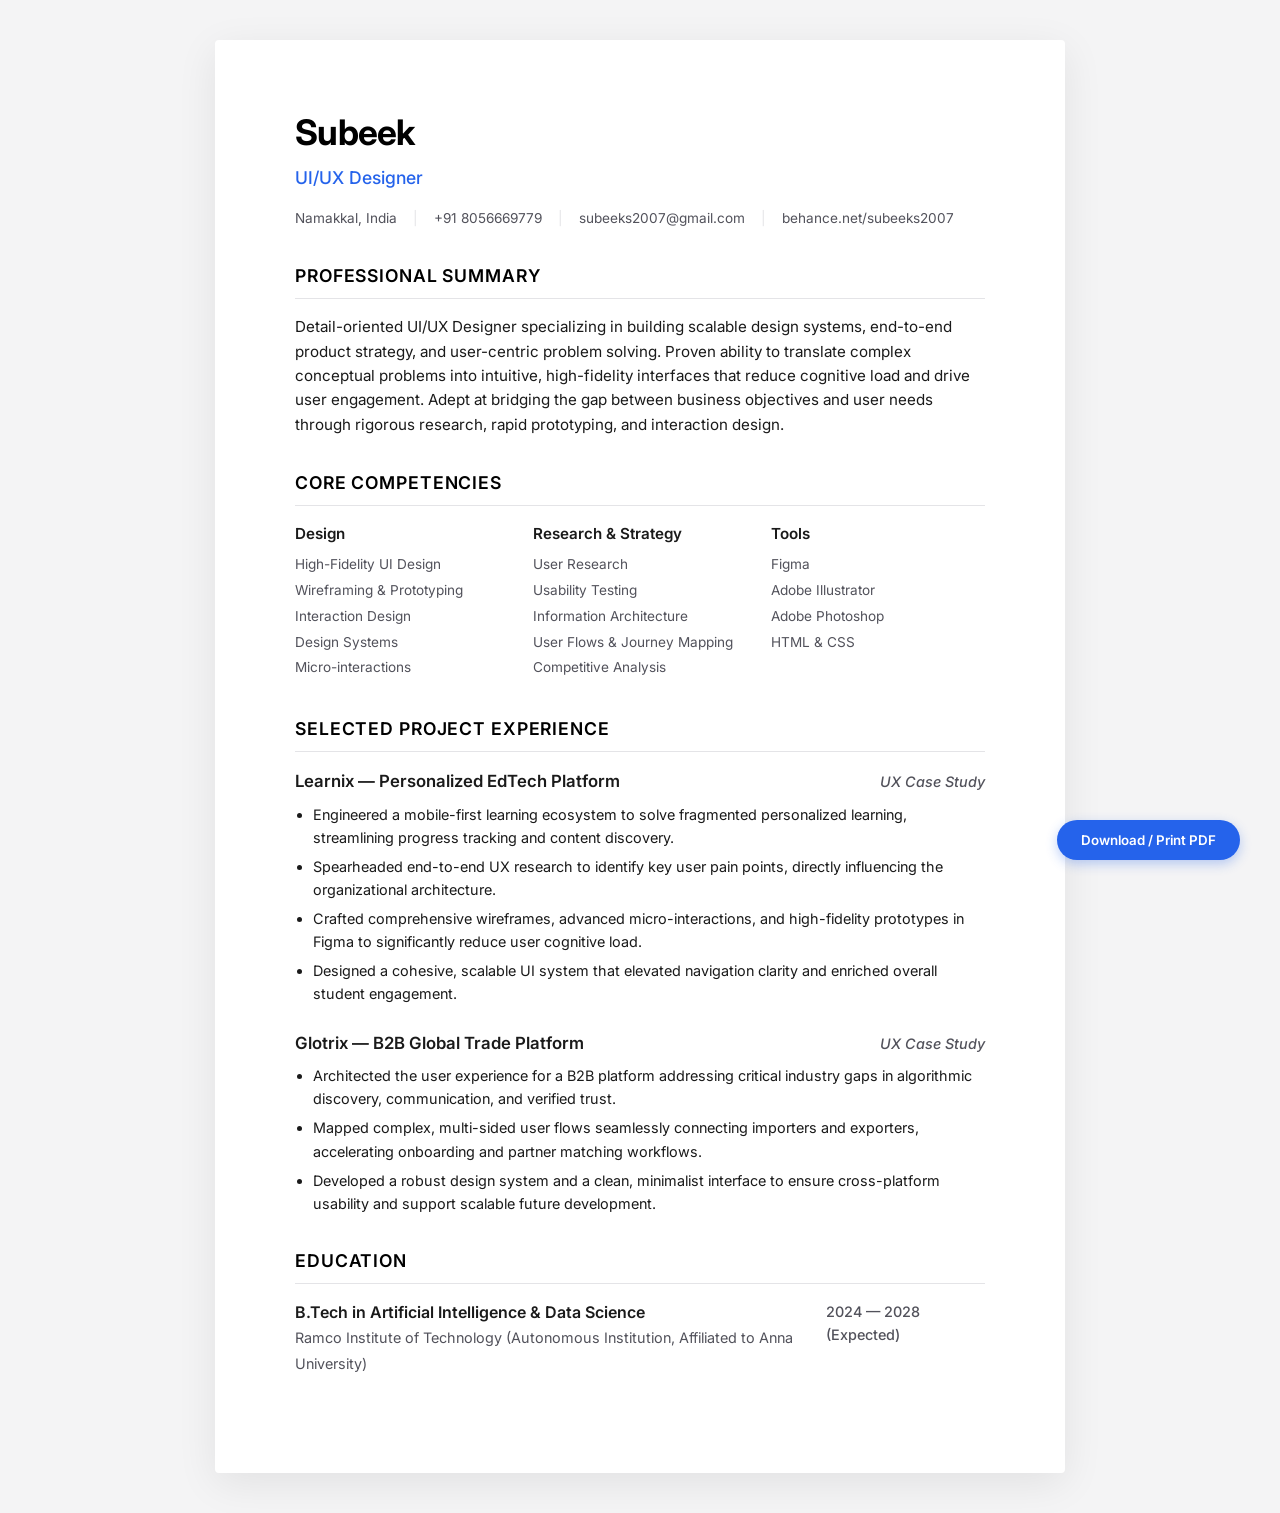
==== resume.html @ 002d6d5d "Initial Portfolio Release" ====
<!DOCTYPE html>
<html lang="en">
<head>
  <meta charset="UTF-8">
  <meta name="viewport" content="width=device-width, initial-scale=1.0">
  <title>Subeek Loganathan - Resume</title>
  <link rel="preconnect" href="https://fonts.googleapis.com">
  <link rel="preconnect" href="https://fonts.gstatic.com" crossorigin>
  <link href="https://fonts.googleapis.com/css2?family=Inter:wght@400;500;600;700&display=swap" rel="stylesheet">
  <style>
    :root {
      --text: #1a1a1a;
      --text-light: #52525B;
      --accent: #2563EB;
      --border: #E4E4E7;
    }
    * {
      box-sizing: border-box;
      margin: 0;
      padding: 0;
    }
    body {
      font-family: 'Inter', sans-serif;
      background: #f4f4f5;
      color: var(--text);
      line-height: 1.6;
      padding: 40px 20px;
      display: flex;
      justify-content: center;
    }
    .resume-sheet {
      background: #fff;
      width: 100%;
      max-width: 850px;
      padding: 64px 80px;
      box-shadow: 0 10px 40px rgba(0,0,0,0.08);
      border-radius: 4px;
    }
    h1 {
      font-size: 2.2rem;
      font-weight: 700;
      letter-spacing: -0.02em;
      margin-bottom: 4px;
      color: #000;
    }
    .role {
      font-size: 1.1rem;
      font-weight: 500;
      color: var(--accent);
      margin-bottom: 16px;
    }
    .contact-info {
      display: flex;
      flex-wrap: wrap;
      gap: 16px;
      font-size: 0.85rem;
      color: var(--text-light);
      margin-bottom: 32px;
    }
    .contact-info a {
      color: var(--text-light);
      text-decoration: none;
    }
    .contact-info .separator {
      color: var(--border);
    }
    
    .section {
      margin-bottom: 32px;
    }
    h2 {
      font-size: 1.1rem;
      font-weight: 600;
      text-transform: uppercase;
      letter-spacing: 0.05em;
      color: #000;
      border-bottom: 1px solid var(--border);
      padding-bottom: 8px;
      margin-bottom: 16px;
    }
    
    .summary {
      font-size: 0.95rem;
      color: var(--text);
    }

    .skills-grid {
      display: grid;
      grid-template-columns: 1fr 1fr 1fr;
      gap: 24px;
    }
    .skill-category h3 {
      font-size: 0.95rem;
      font-weight: 600;
      margin-bottom: 8px;
    }
    .skill-category ul {
      list-style-type: none;
    }
    .skill-category li {
      font-size: 0.85rem;
      color: var(--text-light);
      margin-bottom: 4px;
    }

    .project {
      margin-bottom: 24px;
    }
    .project:last-child {
      margin-bottom: 0;
    }
    .project-header {
      display: flex;
      justify-content: space-between;
      align-items: baseline;
      margin-bottom: 8px;
    }
    .project-title {
      font-size: 1.05rem;
      font-weight: 600;
    }
    .project-role {
      font-size: 0.9rem;
      font-weight: 500;
      color: var(--text-light);
      font-style: italic;
    }
    .project-bullets {
      padding-left: 18px;
    }
    .project-bullets li {
      font-size: 0.9rem;
      margin-bottom: 6px;
      color: var(--text);
    }

    .education-item {
      display: flex;
      justify-content: space-between;
      align-items: flex-start;
    }
    .edu-left strong {
      display: block;
      font-size: 1rem;
      font-weight: 600;
    }
    .edu-left span {
      font-size: 0.9rem;
      color: var(--text-light);
    }
    .edu-right {
      font-size: 0.9rem;
      font-weight: 500;
      color: var(--text-light);
    }

    /* Print Styles */
    @media print {
      body {
        background: none;
        padding: 0;
      }
      .resume-sheet {
        box-shadow: none;
        padding: 0;
        max-width: 100%;
      }
      .no-print {
        display: none !important;
      }
    }

    .print-btn {
      position: fixed;
      bottom: 40px;
      right: 40px;
      background: var(--accent);
      color: white;
      border: none;
      padding: 12px 24px;
      border-radius: 100px;
      font-family: inherit;
      font-weight: 600;
      cursor: pointer;
      box-shadow: 0 4px 12px rgba(37, 99, 235, 0.3);
      transition: all 0.2s;
    }
    .print-btn:hover {
      background: #1D4ED8;
      transform: translateY(-2px);
    }
  </style>
</head>
<body>

  <button class="print-btn no-print" onclick="window.print()">Download / Print PDF</button>

  <div class="resume-sheet">
    <!-- Header -->
    <header>
      <h1>Subeek</h1>
      <div class="role">UI/UX Designer</div>
      <div class="contact-info">
        <span>Namakkal, India</span>
        <span class="separator">|</span>
        <a href="tel:+918056669779">+91 8056669779</a>
        <span class="separator">|</span>
        <a href="mailto:subeeks2007@gmail.com">subeeks2007@gmail.com</a>
        <span class="separator">|</span>
        <a href="https://behance.net/subeeks2007" target="_blank" rel="noopener">behance.net/subeeks2007</a>
      </div>
    </header>

    <!-- Professional Summary -->
    <section class="section">
      <h2>Professional Summary</h2>
      <p class="summary">
        Detail-oriented UI/UX Designer specializing in building scalable design systems, end-to-end product strategy, and user-centric problem solving. Proven ability to translate complex conceptual problems into intuitive, high-fidelity interfaces that reduce cognitive load and drive user engagement. Adept at bridging the gap between business objectives and user needs through rigorous research, rapid prototyping, and interaction design.
      </p>
    </section>

    <!-- Skills -->
    <section class="section">
      <h2>Core Competencies</h2>
      <div class="skills-grid">
        <div class="skill-category">
          <h3>Design</h3>
          <ul>
            <li>High-Fidelity UI Design</li>
            <li>Wireframing & Prototyping</li>
            <li>Interaction Design</li>
            <li>Design Systems</li>
            <li>Micro-interactions</li>
          </ul>
        </div>
        <div class="skill-category">
          <h3>Research & Strategy</h3>
          <ul>
            <li>User Research</li>
            <li>Usability Testing</li>
            <li>Information Architecture</li>
            <li>User Flows & Journey Mapping</li>
            <li>Competitive Analysis</li>
          </ul>
        </div>
        <div class="skill-category">
          <h3>Tools</h3>
          <ul>
            <li>Figma</li>
            <li>Adobe Illustrator</li>
            <li>Adobe Photoshop</li>
            <li>HTML & CSS</li>
          </ul>
        </div>
      </div>
    </section>

    <!-- Experience / Projects -->
    <section class="section">
      <h2>Selected Project Experience</h2>
      
      <div class="project">
        <div class="project-header">
          <div class="project-title">Learnix — Personalized EdTech Platform</div>
          <div class="project-role">UX Case Study</div>
        </div>
        <ul class="project-bullets">
          <li>Engineered a mobile-first learning ecosystem to solve fragmented personalized learning, streamlining progress tracking and content discovery.</li>
          <li>Spearheaded end-to-end UX research to identify key user pain points, directly influencing the organizational architecture.</li>
          <li>Crafted comprehensive wireframes, advanced micro-interactions, and high-fidelity prototypes in Figma to significantly reduce user cognitive load.</li>
          <li>Designed a cohesive, scalable UI system that elevated navigation clarity and enriched overall student engagement.</li>
        </ul>
      </div>

      <div class="project">
        <div class="project-header">
          <div class="project-title">Glotrix — B2B Global Trade Platform</div>
          <div class="project-role">UX Case Study</div>
        </div>
        <ul class="project-bullets">
          <li>Architected the user experience for a B2B platform addressing critical industry gaps in algorithmic discovery, communication, and verified trust.</li>
          <li>Mapped complex, multi-sided user flows seamlessly connecting importers and exporters, accelerating onboarding and partner matching workflows.</li>
          <li>Developed a robust design system and a clean, minimalist interface to ensure cross-platform usability and support scalable future development.</li>
        </ul>
      </div>
    </section>

    <!-- Education -->
    <section class="section">
      <h2>Education</h2>
      <div class="education-item">
        <div class="edu-left">
          <strong>B.Tech in Artificial Intelligence & Data Science</strong>
          <span>Ramco Institute of Technology (Autonomous Institution, Affiliated to Anna University)</span>
        </div>
        <div class="edu-right">
          2024 — 2028 (Expected)
        </div>
      </div>
    </section>

  </div>
</body>
</html>
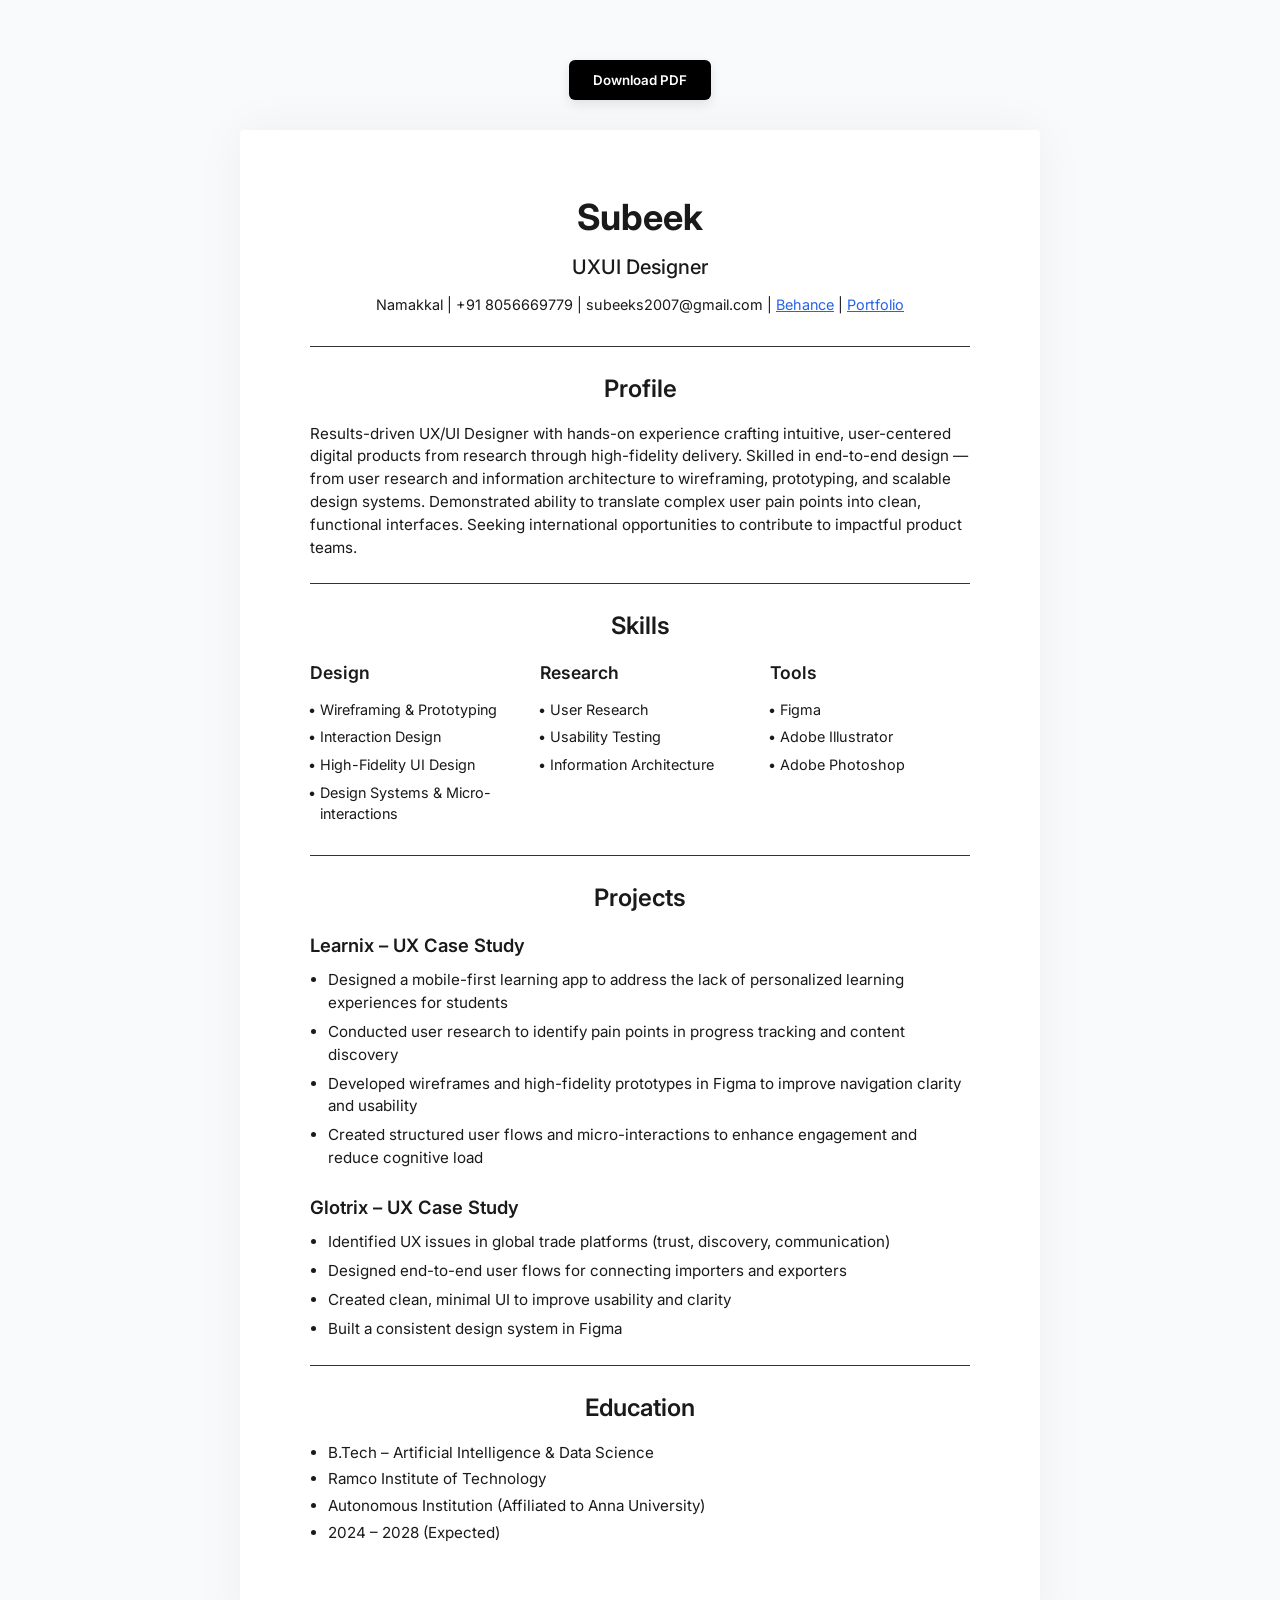
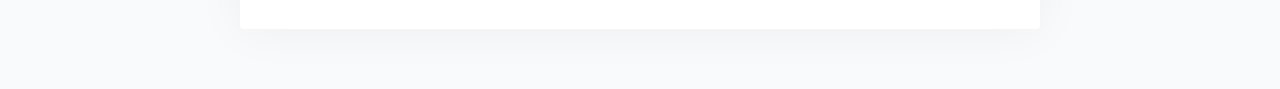
==== commit da7586ac: "Integrated new resume and fixed links" ====
--- a/resume.html
+++ b/resume.html
@@ -12,7 +12,7 @@
       --text: #1a1a1a;
       --text-light: #52525B;
       --accent: #2563EB;
-      --border: #E4E4E7;
+      --border: #333;
     }
     * {
       box-sizing: border-box;
@@ -21,140 +21,133 @@
     }
     body {
       font-family: 'Inter', sans-serif;
-      background: #f4f4f5;
+      background: #f8fafc;
       color: var(--text);
-      line-height: 1.6;
-      padding: 40px 20px;
+      line-height: 1.5;
+      padding: 60px 20px;
       display: flex;
-      justify-content: center;
+      flex-direction: column;
+      align-items: center;
+    }
+    .print-btn {
+      margin-bottom: 30px;
+      background: #000;
+      color: white;
+      border: none;
+      padding: 12px 24px;
+      border-radius: 6px;
+      font-family: inherit;
+      font-weight: 600;
+      cursor: pointer;
+      box-shadow: 0 4px 12px rgba(0,0,0,0.1);
+      transition: all 0.2s;
+    }
+    .print-btn:hover {
+      background: #333;
+      transform: translateY(-2px);
     }
     .resume-sheet {
       background: #fff;
       width: 100%;
-      max-width: 850px;
-      padding: 64px 80px;
-      box-shadow: 0 10px 40px rgba(0,0,0,0.08);
+      max-width: 800px;
+      padding: 60px 70px;
+      box-shadow: 0 0 50px rgba(0,0,0,0.05);
       border-radius: 4px;
     }
+    header {
+      text-align: center;
+      margin-bottom: 30px;
+    }
     h1 {
-      font-size: 2.2rem;
+      font-size: 2.25rem;
       font-weight: 700;
-      letter-spacing: -0.02em;
-      margin-bottom: 4px;
-      color: #000;
+      margin-bottom: 8px;
     }
     .role {
-      font-size: 1.1rem;
+      font-size: 1.25rem;
       font-weight: 500;
-      color: var(--accent);
+      margin-bottom: 12px;
+    }
+    .contact-info {
+      font-size: 0.9rem;
+      color: var(--text);
+    }
+    .contact-info a {
+      color: #2563EB;
+      text-decoration: underline;
+    }
+    
+    hr {
+      border: 0;
+      border-top: 1px solid var(--border);
+      margin: 24px 0;
+    }
+
+    .section {
+      margin-bottom: 24px;
+    }
+    h2 {
+      font-size: 1.5rem;
+      font-weight: 600;
+      text-align: center;
       margin-bottom: 16px;
     }
-    .contact-info {
-      display: flex;
-      flex-wrap: wrap;
-      gap: 16px;
-      font-size: 0.85rem;
-      color: var(--text-light);
-      margin-bottom: 32px;
-    }
-    .contact-info a {
-      color: var(--text-light);
-      text-decoration: none;
-    }
-    .contact-info .separator {
-      color: var(--border);
-    }
     
-    .section {
-      margin-bottom: 32px;
-    }
-    h2 {
-      font-size: 1.1rem;
-      font-weight: 600;
-      text-transform: uppercase;
-      letter-spacing: 0.05em;
-      color: #000;
-      border-bottom: 1px solid var(--border);
-      padding-bottom: 8px;
-      margin-bottom: 16px;
-    }
-    
-    .summary {
+    .profile-text {
       font-size: 0.95rem;
       color: var(--text);
+      text-align: left;
     }
 
     .skills-grid {
       display: grid;
       grid-template-columns: 1fr 1fr 1fr;
-      gap: 24px;
+      gap: 30px;
     }
     .skill-category h3 {
-      font-size: 0.95rem;
-      font-weight: 600;
-      margin-bottom: 8px;
+      font-size: 1.1rem;
+      font-weight: 600;
+      margin-bottom: 12px;
     }
     .skill-category ul {
       list-style-type: none;
+      padding-left: 10px;
     }
     .skill-category li {
-      font-size: 0.85rem;
-      color: var(--text-light);
-      margin-bottom: 4px;
+      font-size: 0.9rem;
+      margin-bottom: 6px;
+      position: relative;
+    }
+    .skill-category li::before {
+      content: "•";
+      position: absolute;
+      left: -12px;
     }
 
     .project {
       margin-bottom: 24px;
     }
-    .project:last-child {
-      margin-bottom: 0;
-    }
-    .project-header {
-      display: flex;
-      justify-content: space-between;
-      align-items: baseline;
-      margin-bottom: 8px;
-    }
     .project-title {
-      font-size: 1.05rem;
-      font-weight: 600;
-    }
-    .project-role {
-      font-size: 0.9rem;
-      font-weight: 500;
-      color: var(--text-light);
-      font-style: italic;
+      font-size: 1.15rem;
+      font-weight: 600;
+      margin-bottom: 10px;
     }
     .project-bullets {
       padding-left: 18px;
     }
     .project-bullets li {
-      font-size: 0.9rem;
+      font-size: 0.95rem;
       margin-bottom: 6px;
-      color: var(--text);
     }
 
     .education-item {
-      display: flex;
-      justify-content: space-between;
-      align-items: flex-start;
-    }
-    .edu-left strong {
-      display: block;
-      font-size: 1rem;
-      font-weight: 600;
-    }
-    .edu-left span {
-      font-size: 0.9rem;
-      color: var(--text-light);
-    }
-    .edu-right {
-      font-size: 0.9rem;
-      font-weight: 500;
-      color: var(--text-light);
-    }
-
-    /* Print Styles */
+      padding-left: 18px;
+    }
+    .education-item li {
+      font-size: 0.95rem;
+      margin-bottom: 4px;
+    }
+
     @media print {
       body {
         background: none;
@@ -162,7 +155,7 @@
       }
       .resume-sheet {
         box-shadow: none;
-        padding: 0;
+        padding: 40px;
         max-width: 100%;
       }
       .no-print {
@@ -170,77 +163,64 @@
       }
     }
 
-    .print-btn {
-      position: fixed;
-      bottom: 40px;
-      right: 40px;
-      background: var(--accent);
-      color: white;
-      border: none;
-      padding: 12px 24px;
-      border-radius: 100px;
-      font-family: inherit;
-      font-weight: 600;
-      cursor: pointer;
-      box-shadow: 0 4px 12px rgba(37, 99, 235, 0.3);
-      transition: all 0.2s;
-    }
-    .print-btn:hover {
-      background: #1D4ED8;
-      transform: translateY(-2px);
+    @media (max-width: 600px) {
+      .resume-sheet {
+        padding: 40px 20px;
+      }
+      .skills-grid {
+        grid-template-columns: 1fr;
+        gap: 20px;
+      }
     }
   </style>
 </head>
 <body>
 
-  <button class="print-btn no-print" onclick="window.print()">Download / Print PDF</button>
+  <button class="print-btn no-print" onclick="window.print()">Download PDF</button>
 
   <div class="resume-sheet">
     <!-- Header -->
     <header>
       <h1>Subeek</h1>
-      <div class="role">UI/UX Designer</div>
+      <div class="role">UXUI Designer</div>
       <div class="contact-info">
-        <span>Namakkal, India</span>
-        <span class="separator">|</span>
-        <a href="tel:+918056669779">+91 8056669779</a>
-        <span class="separator">|</span>
-        <a href="mailto:subeeks2007@gmail.com">subeeks2007@gmail.com</a>
-        <span class="separator">|</span>
-        <a href="https://behance.net/subeeks2007" target="_blank" rel="noopener">behance.net/subeeks2007</a>
+        Namakkal | +91 8056669779 | subeeks2007@gmail.com | 
+        <a href="https://behance.net/shared-links" target="_blank">Behance</a> | 
+        <a href="index.html">Portfolio</a>
       </div>
     </header>
 
-    <!-- Professional Summary -->
-    <section class="section">
-      <h2>Professional Summary</h2>
-      <p class="summary">
-        Detail-oriented UI/UX Designer specializing in building scalable design systems, end-to-end product strategy, and user-centric problem solving. Proven ability to translate complex conceptual problems into intuitive, high-fidelity interfaces that reduce cognitive load and drive user engagement. Adept at bridging the gap between business objectives and user needs through rigorous research, rapid prototyping, and interaction design.
+    <hr>
+
+    <!-- Profile -->
+    <section class="section">
+      <h2>Profile</h2>
+      <p class="profile-text">
+        Results-driven UX/UI Designer with hands-on experience crafting intuitive, user-centered digital products from research through high-fidelity delivery. Skilled in end-to-end design — from user research and information architecture to wireframing, prototyping, and scalable design systems. Demonstrated ability to translate complex user pain points into clean, functional interfaces. Seeking international opportunities to contribute to impactful product teams.
       </p>
     </section>
 
+    <hr>
+
     <!-- Skills -->
     <section class="section">
-      <h2>Core Competencies</h2>
+      <h2>Skills</h2>
       <div class="skills-grid">
         <div class="skill-category">
           <h3>Design</h3>
           <ul>
-            <li>High-Fidelity UI Design</li>
             <li>Wireframing & Prototyping</li>
             <li>Interaction Design</li>
-            <li>Design Systems</li>
-            <li>Micro-interactions</li>
+            <li>High-Fidelity UI Design</li>
+            <li>Design Systems & Micro-interactions</li>
           </ul>
         </div>
         <div class="skill-category">
-          <h3>Research & Strategy</h3>
+          <h3>Research</h3>
           <ul>
             <li>User Research</li>
             <li>Usability Testing</li>
             <li>Information Architecture</li>
-            <li>User Flows & Journey Mapping</li>
-            <li>Competitive Analysis</li>
           </ul>
         </div>
         <div class="skill-category">
@@ -249,54 +229,49 @@
             <li>Figma</li>
             <li>Adobe Illustrator</li>
             <li>Adobe Photoshop</li>
-            <li>HTML & CSS</li>
           </ul>
         </div>
       </div>
     </section>
 
-    <!-- Experience / Projects -->
-    <section class="section">
-      <h2>Selected Project Experience</h2>
+    <hr>
+
+    <!-- Projects -->
+    <section class="section">
+      <h2>Projects</h2>
       
       <div class="project">
-        <div class="project-header">
-          <div class="project-title">Learnix — Personalized EdTech Platform</div>
-          <div class="project-role">UX Case Study</div>
-        </div>
+        <h3 class="project-title">Learnix – UX Case Study</h3>
         <ul class="project-bullets">
-          <li>Engineered a mobile-first learning ecosystem to solve fragmented personalized learning, streamlining progress tracking and content discovery.</li>
-          <li>Spearheaded end-to-end UX research to identify key user pain points, directly influencing the organizational architecture.</li>
-          <li>Crafted comprehensive wireframes, advanced micro-interactions, and high-fidelity prototypes in Figma to significantly reduce user cognitive load.</li>
-          <li>Designed a cohesive, scalable UI system that elevated navigation clarity and enriched overall student engagement.</li>
+          <li>Designed a mobile-first learning app to address the lack of personalized learning experiences for students</li>
+          <li>Conducted user research to identify pain points in progress tracking and content discovery</li>
+          <li>Developed wireframes and high-fidelity prototypes in Figma to improve navigation clarity and usability</li>
+          <li>Created structured user flows and micro-interactions to enhance engagement and reduce cognitive load</li>
         </ul>
       </div>
 
       <div class="project">
-        <div class="project-header">
-          <div class="project-title">Glotrix — B2B Global Trade Platform</div>
-          <div class="project-role">UX Case Study</div>
-        </div>
+        <h3 class="project-title">Glotrix – UX Case Study</h3>
         <ul class="project-bullets">
-          <li>Architected the user experience for a B2B platform addressing critical industry gaps in algorithmic discovery, communication, and verified trust.</li>
-          <li>Mapped complex, multi-sided user flows seamlessly connecting importers and exporters, accelerating onboarding and partner matching workflows.</li>
-          <li>Developed a robust design system and a clean, minimalist interface to ensure cross-platform usability and support scalable future development.</li>
+          <li>Identified UX issues in global trade platforms (trust, discovery, communication)</li>
+          <li>Designed end-to-end user flows for connecting importers and exporters</li>
+          <li>Created clean, minimal UI to improve usability and clarity</li>
+          <li>Built a consistent design system in Figma</li>
         </ul>
       </div>
     </section>
 
+    <hr>
+
     <!-- Education -->
     <section class="section">
       <h2>Education</h2>
-      <div class="education-item">
-        <div class="edu-left">
-          <strong>B.Tech in Artificial Intelligence & Data Science</strong>
-          <span>Ramco Institute of Technology (Autonomous Institution, Affiliated to Anna University)</span>
-        </div>
-        <div class="edu-right">
-          2024 — 2028 (Expected)
-        </div>
-      </div>
+      <ul class="education-item">
+        <li>B.Tech – Artificial Intelligence & Data Science</li>
+        <li>Ramco Institute of Technology</li>
+        <li>Autonomous Institution (Affiliated to Anna University)</li>
+        <li>2024 – 2028 (Expected)</li>
+      </ul>
     </section>
 
   </div>
